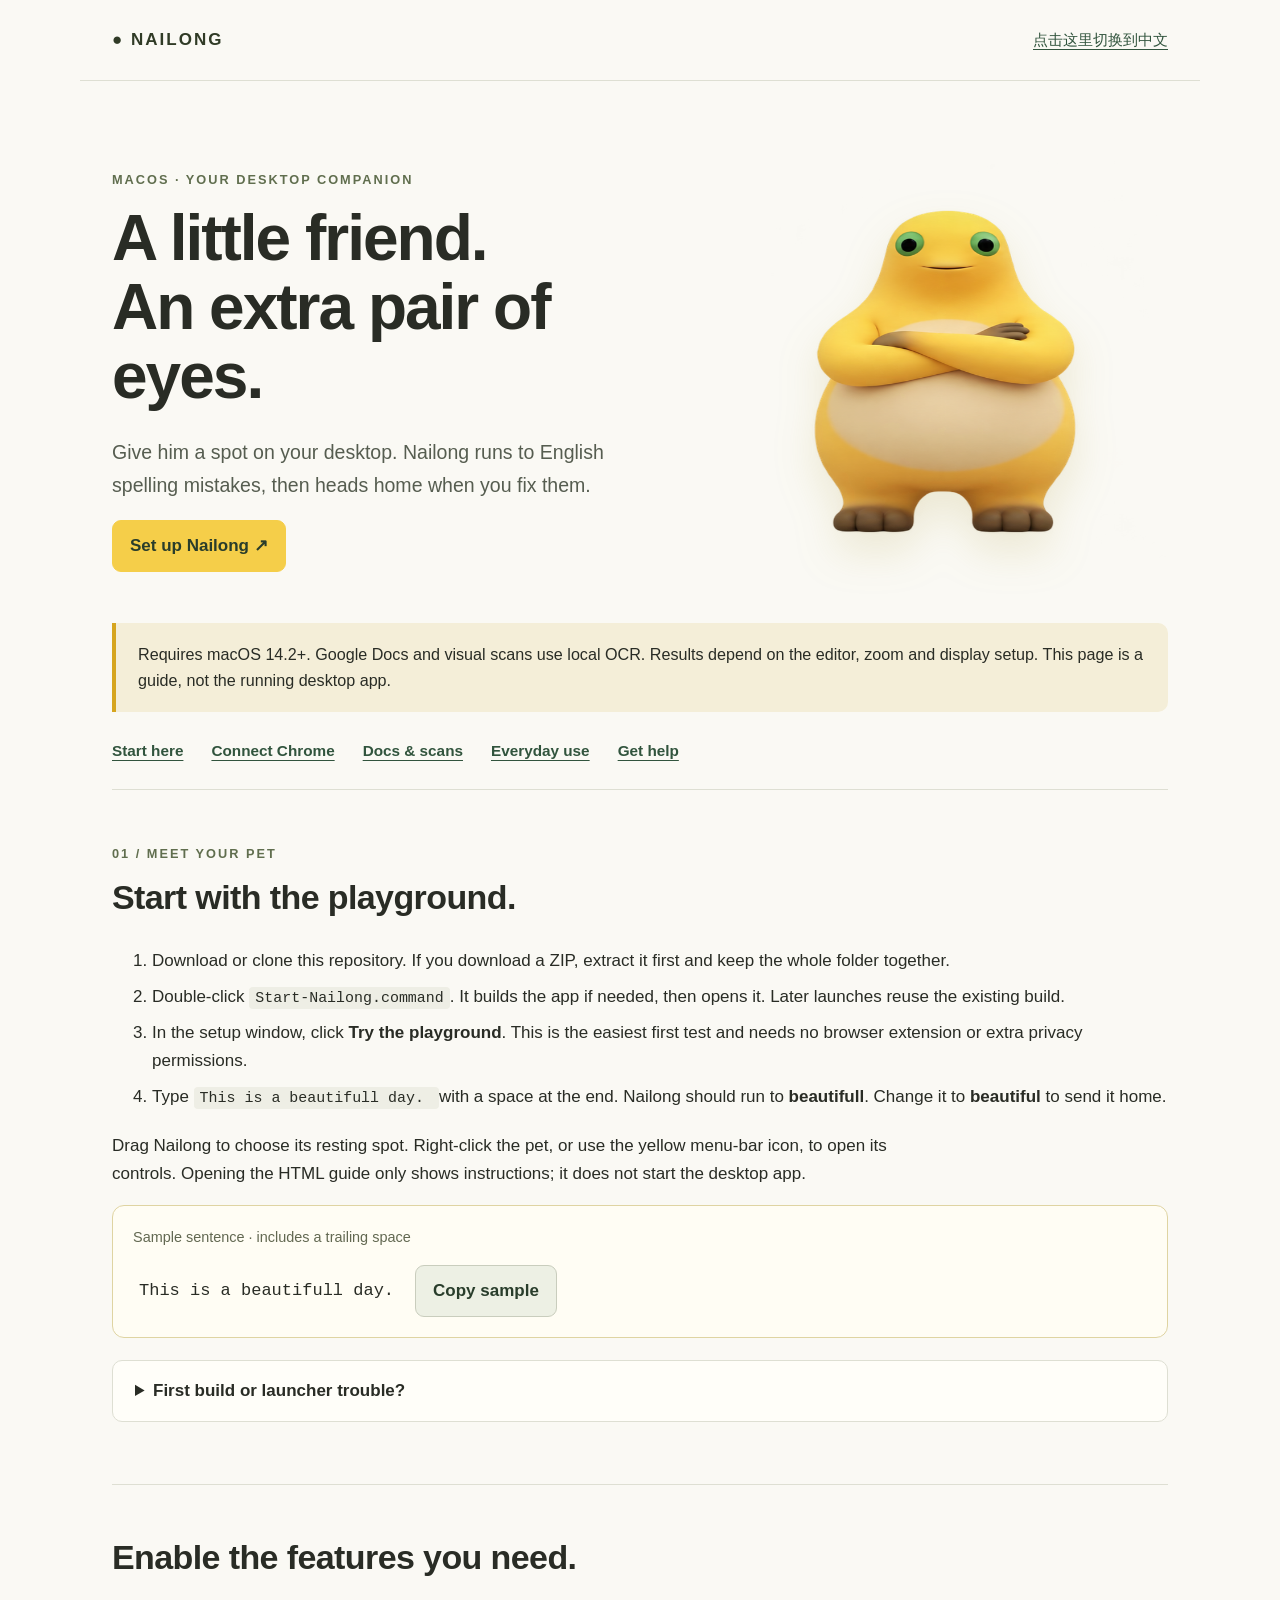
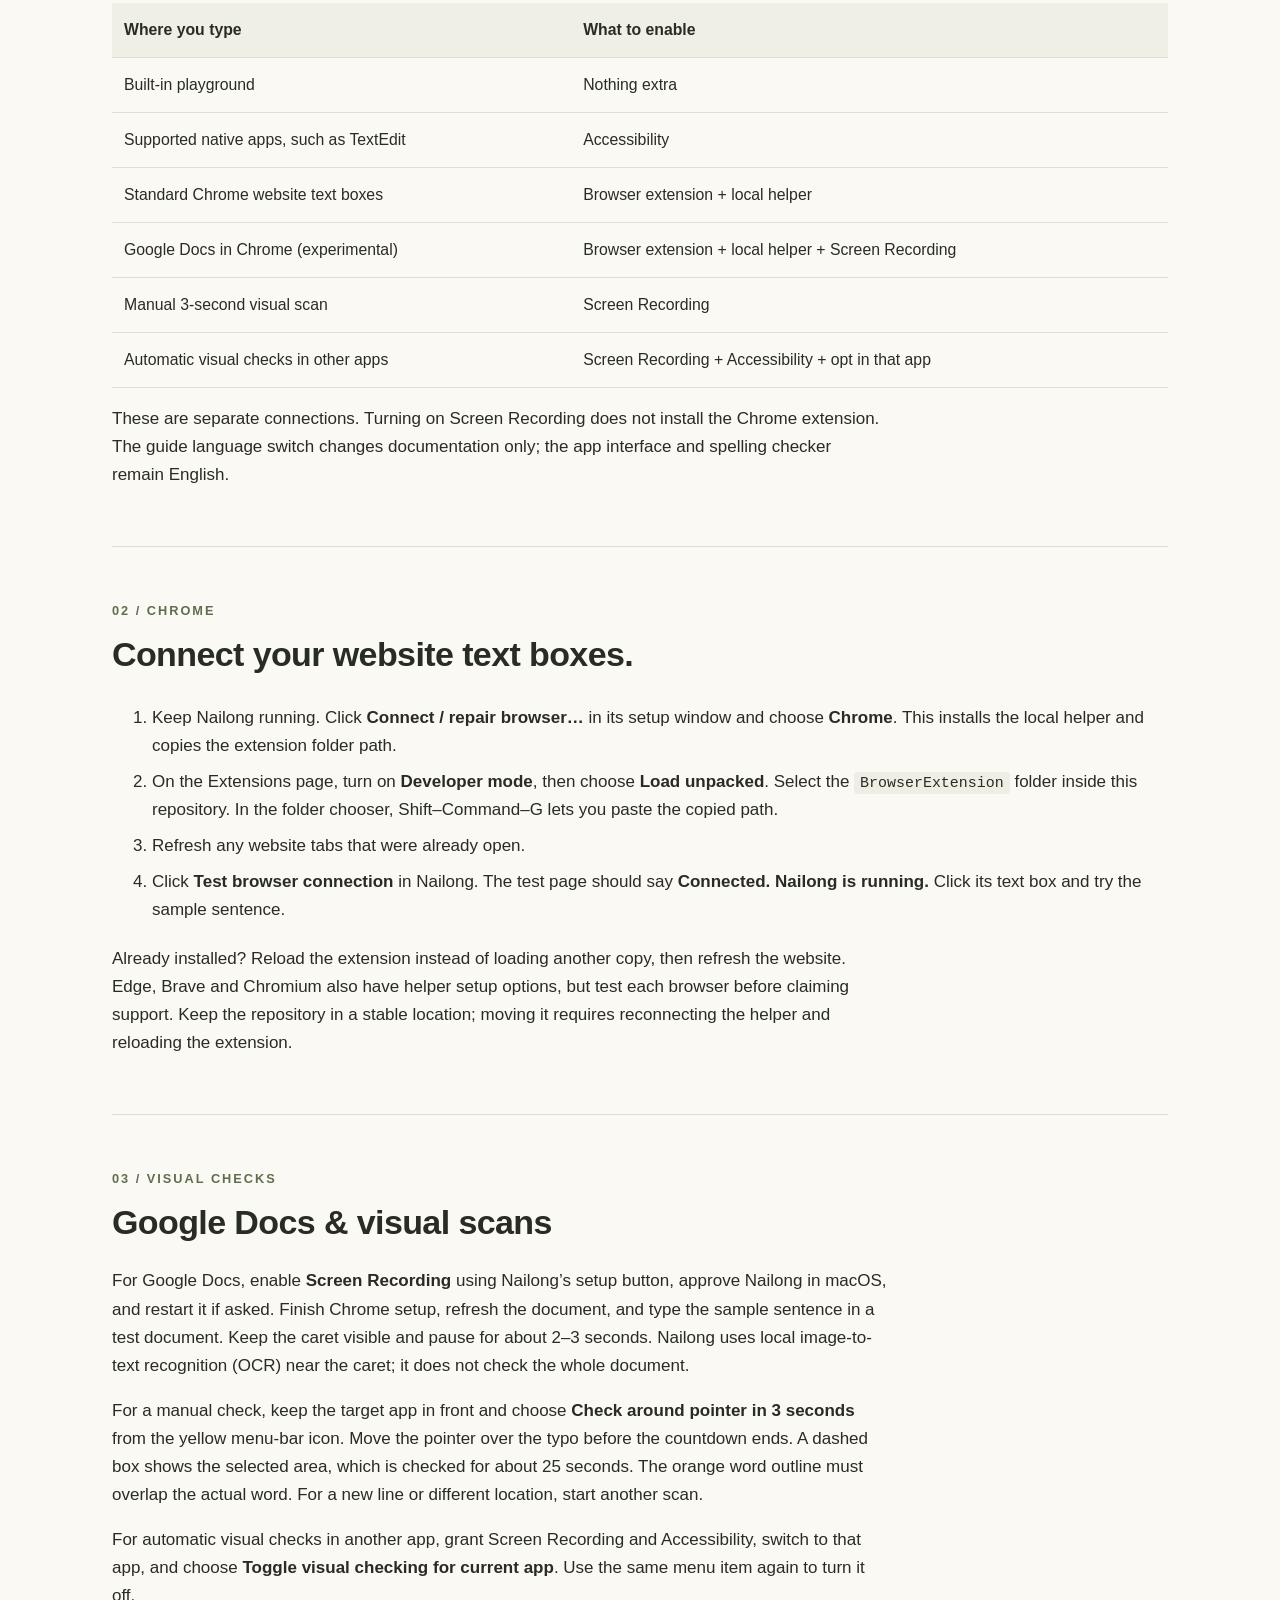
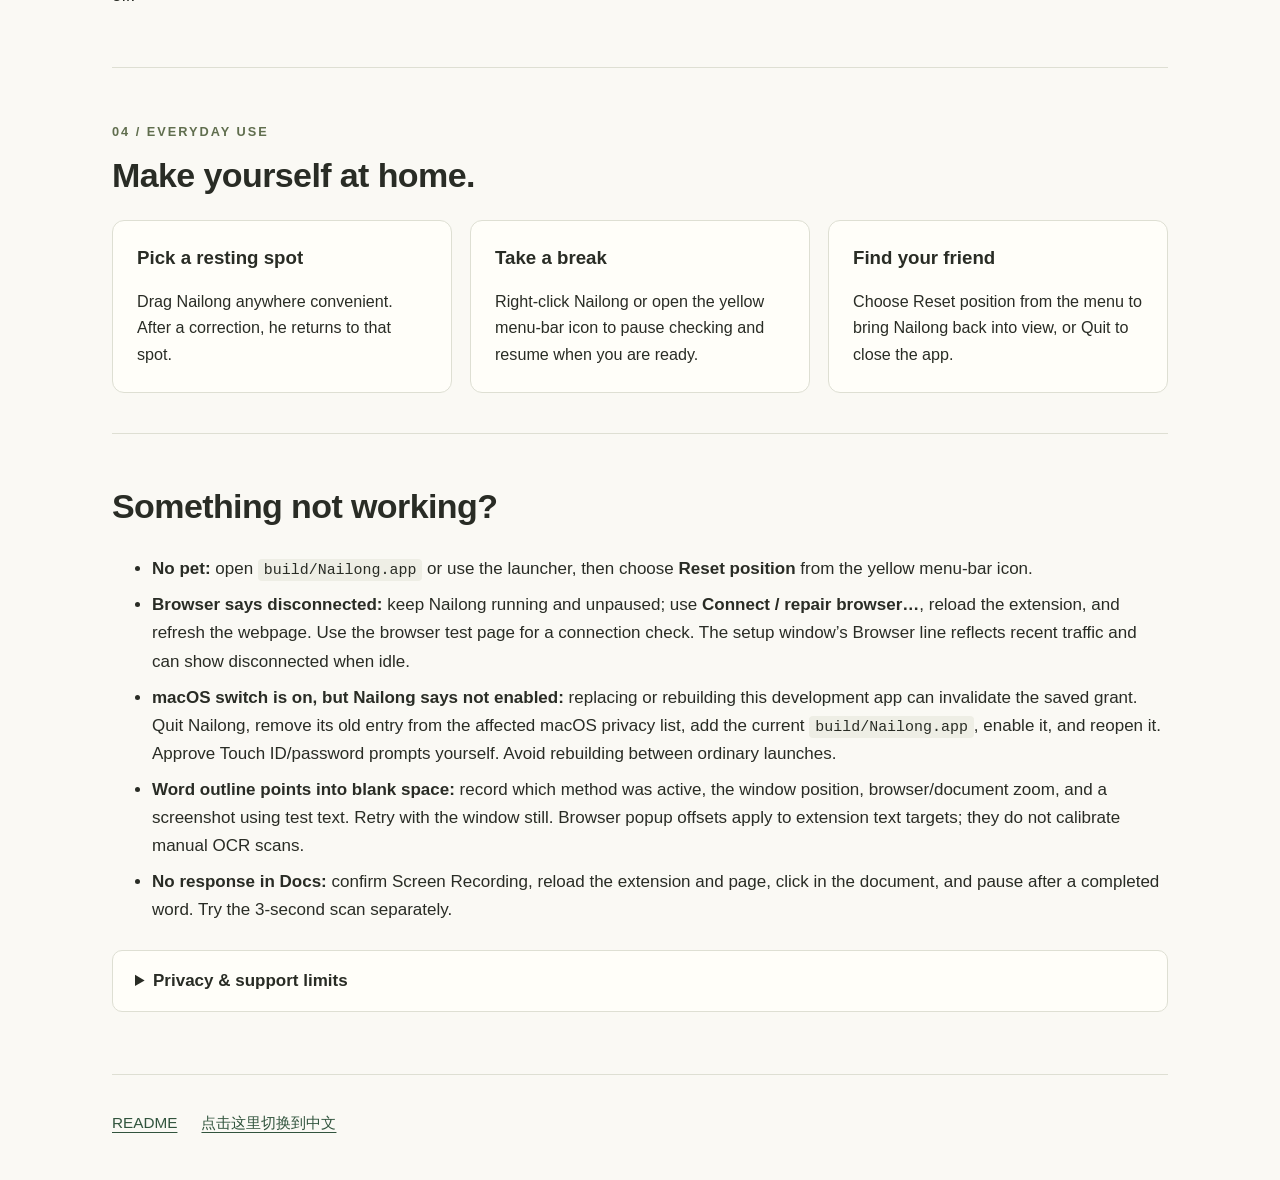
==== START-HERE.html @ e4e19db2 "Initial Nailong public preview" ====
<!doctype html><html lang="en"><head><meta charset="utf-8"><meta name="viewport" content="width=device-width, initial-scale=1"><meta name="description" content="Nailong desktop pet: setup, permissions and everyday use."><title>Nailong · Get started</title><link rel="stylesheet" href="Guide/guide.css"><script src="Guide/guide.js" defer></script></head><body><a class="skip" href="#start">Skip to setup</a><header><a class="brand" href="#">● NAILONG</a><a class="language" href="START-HERE.zh-CN.html" lang="zh-CN" hreflang="zh-CN">点击这里切换到中文</a></header><main><section class="hero"><div><p class="eyebrow">MACOS · YOUR DESKTOP COMPANION</p><h1>A little friend.<br>An extra pair of eyes.</h1><p class="lead">Give him a spot on your desktop. Nailong runs to English spelling mistakes, then heads home when you fix them.</p><a class="button" href="#start">Set up Nailong <span aria-hidden="true">↗</span></a></div><div class="pet-art" role="img" aria-label="Yellow Nailong desktop pet"></div></section><aside class="notice">Requires macOS 14.2+. Google Docs and visual scans use local OCR. Results depend on the editor, zoom and display setup. This page is a guide, not the running desktop app.</aside><nav aria-label="On this page"><a href="#start">Start here</a><a href="#chrome">Connect Chrome</a><a href="#visual">Docs & scans</a><a href="#everyday">Everyday use</a><a href="#help">Get help</a></nav>
<section id="start"><p class="eyebrow">01 / MEET YOUR PET</p><h2>Start with the playground.</h2><ol><li>Download or clone this repository. If you download a ZIP, extract it first and keep the whole folder together.</li><li>Double-click <code>Start-Nailong.command</code>. It builds the app if needed, then opens it. Later launches reuse the existing build.</li><li>In the setup window, click <strong>Try the playground</strong>. This is the easiest first test and needs no browser extension or extra privacy permissions.</li><li>Type <code>This is a beautifull day. </code> with a space at the end. Nailong should run to <strong>beautifull</strong>. Change it to <strong>beautiful</strong> to send it home.</li></ol><p>Drag Nailong to choose its resting spot. Right-click the pet, or use the yellow menu-bar icon, to open its controls. Opening the HTML guide only shows instructions; it does not start the desktop app.</p><div class="sample"><span>Sample sentence · includes a trailing space</span><code>This is a beautifull day. </code><button type="button" id="copy-sample">Copy sample</button><span id="copy-status" role="status"></span></div><details><summary>First build or launcher trouble?</summary><p>Building requires Xcode Command Line Tools. If they are missing, open Terminal, run <code>xcode-select --install</code>, finish the macOS installer, and launch Nailong again.</p><p>If the launcher cannot run, open Terminal, type <code>cd </code>, drag the extracted project folder into Terminal, and press Return. Run <code>bash build.sh</code>, then open <code>build/Nailong.app</code>. For an existing build, open that app directly. Only open a downloaded development build if you trust its source; macOS may require approval in Privacy &amp; Security.</p></details></section>
<section><h2>Enable the features you need.</h2><div class="table-wrap"><table><thead><tr><th>Where you type</th><th>What to enable</th></tr></thead><tbody><tr><td>Built-in playground</td><td>Nothing extra</td></tr><tr><td>Supported native apps, such as TextEdit</td><td>Accessibility</td></tr><tr><td>Standard Chrome website text boxes</td><td>Browser extension + local helper</td></tr><tr><td>Google Docs in Chrome (experimental)</td><td>Browser extension + local helper + Screen Recording</td></tr><tr><td>Manual 3-second visual scan</td><td>Screen Recording</td></tr><tr><td>Automatic visual checks in other apps</td><td>Screen Recording + Accessibility + opt in that app</td></tr></tbody></table></div><p>These are separate connections. Turning on Screen Recording does not install the Chrome extension. The guide language switch changes documentation only; the app interface and spelling checker remain English.</p></section>
<section id="chrome"><p class="eyebrow">02 / CHROME</p><h2>Connect your website text boxes.</h2><ol><li>Keep Nailong running. Click <strong>Connect / repair browser…</strong> in its setup window and choose <strong>Chrome</strong>. This installs the local helper and copies the extension folder path.</li><li>On the Extensions page, turn on <strong>Developer mode</strong>, then choose <strong>Load unpacked</strong>. Select the <code>BrowserExtension</code> folder inside this repository. In the folder chooser, Shift–Command–G lets you paste the copied path.</li><li>Refresh any website tabs that were already open.</li><li>Click <strong>Test browser connection</strong> in Nailong. The test page should say <strong>Connected. Nailong is running.</strong> Click its text box and try the sample sentence.</li></ol><p>Already installed? Reload the extension instead of loading another copy, then refresh the website. Edge, Brave and Chromium also have helper setup options, but test each browser before claiming support. Keep the repository in a stable location; moving it requires reconnecting the helper and reloading the extension.</p></section>
<section id="visual"><p class="eyebrow">03 / VISUAL CHECKS</p><h2>Google Docs & visual scans</h2><p>For Google Docs, enable <strong>Screen Recording</strong> using Nailong’s setup button, approve Nailong in macOS, and restart it if asked. Finish Chrome setup, refresh the document, and type the sample sentence in a test document. Keep the caret visible and pause for about 2–3 seconds. Nailong uses local image-to-text recognition (OCR) near the caret; it does not check the whole document.</p><p>For a manual check, keep the target app in front and choose <strong>Check around pointer in 3 seconds</strong> from the yellow menu-bar icon. Move the pointer over the typo before the countdown ends. A dashed box shows the selected area, which is checked for about 25 seconds. The orange word outline must overlap the actual word. For a new line or different location, start another scan.</p><p>For automatic visual checks in another app, grant Screen Recording and Accessibility, switch to that app, and choose <strong>Toggle visual checking for current app</strong>. Use the same menu item again to turn it off.</p></section>

<section id="everyday"><p class="eyebrow">04 / EVERYDAY USE</p><h2>Make yourself at home.</h2><div class="feature-grid"><article><h3>Pick a resting spot</h3><p>Drag Nailong anywhere convenient. After a correction, he returns to that spot.</p></article><article><h3>Take a break</h3><p>Right-click Nailong or open the yellow menu-bar icon to pause checking and resume when you are ready.</p></article><article><h3>Find your friend</h3><p>Choose Reset position from the menu to bring Nailong back into view, or Quit to close the app.</p></article></div></section><section id="help"><h2>Something not working?</h2><ul><li><strong>No pet:</strong> open <code>build/Nailong.app</code> or use the launcher, then choose <strong>Reset position</strong> from the yellow menu-bar icon.</li><li><strong>Browser says disconnected:</strong> keep Nailong running and unpaused; use <strong>Connect / repair browser…</strong>, reload the extension, and refresh the webpage. Use the browser test page for a connection check. The setup window’s Browser line reflects recent traffic and can show disconnected when idle.</li><li><strong>macOS switch is on, but Nailong says not enabled:</strong> replacing or rebuilding this development app can invalidate the saved grant. Quit Nailong, remove its old entry from the affected macOS privacy list, add the current <code>build/Nailong.app</code>, enable it, and reopen it. Approve Touch ID/password prompts yourself. Avoid rebuilding between ordinary launches.</li><li><strong>Word outline points into blank space:</strong> record which method was active, the window position, browser/document zoom, and a screenshot using test text. Retry with the window still. Browser popup offsets apply to extension text targets; they do not calibrate manual OCR scans.</li><li><strong>No response in Docs:</strong> confirm Screen Recording, reload the extension and page, click in the document, and pause after a completed word. Try the 3-second scan separately.</li></ul><details><summary>Privacy & support limits</summary><p>Spelling checks run locally through macOS; visual recognition uses Apple Vision. The app and extension make no network requests and do not save document text or screenshots. The browser helper and short-lived target/status files live in <code>~/Library/Application Support/Nailong</code>; macOS preferences store the resting position, ignored words and visual-check app choices. Browser registration files live in the selected browser’s Application Support folder.</p><p>This checks English spelling, not grammar. OCR can misread names, code and unfinished words. Password and private-window exclusions apply to the browser extension; visual checking cannot reliably classify every sensitive canvas region. Use visual checks only where you want visible text checked. Embedded frames, closed shadow DOM, protected windows and some custom editors are unsupported or unreliable. Windows and Linux are not supported.</p></details></section>
</main><footer><a href="README.md">README</a><a class="language" href="START-HERE.zh-CN.html" lang="zh-CN" hreflang="zh-CN">点击这里切换到中文</a></footer></body></html>
---- Guide/guide.css ----
:root{font-family:-apple-system,BlinkMacSystemFont,"Segoe UI",sans-serif;color:#292c25;background:#faf9f4;line-height:1.65;font-size:17px;--line:#dedfd3;--green:#31543d}*{box-sizing:border-box}body{margin:0}a{color:var(--green);text-underline-offset:4px}header,main,footer{max-width:1120px;margin:auto;padding:0 32px}header{display:flex;justify-content:space-between;align-items:center;gap:20px;padding-top:26px;padding-bottom:26px;border-bottom:1px solid var(--line)}.brand{font-weight:850;letter-spacing:2px;text-decoration:none;color:#303b26}.language{font-size:.9rem}.hero{display:grid;grid-template-columns:1.35fr 1fr;align-items:center;gap:30px;border:0;padding:65px 0 40px}.hero h1{font-size:clamp(2.7rem,5vw,4.3rem);line-height:1.08;letter-spacing:-2px;margin:14px 0 25px}.lead{font-size:1.15rem;max-width:540px;color:#565d50}.eyebrow{font-size:.75rem;letter-spacing:2px;font-weight:750;color:#606e4e}.pet-art{width:100%;aspect-ratio:1;background-image:url('../Assets/nailong-atlas.png');background-size:400% 100%;background-position:0 0;background-repeat:no-repeat;filter:drop-shadow(0 20px 20px #ab98362b)}.button,button{display:inline-block;border:1px solid #c9cdbd;background:#edf0e4;color:#293d2b;border-radius:9px;padding:11px 17px;font:inherit;font-weight:650;cursor:pointer;text-decoration:none}.button{background:#f5ce49;border-color:#f5ce49}.text-link{display:inline-block;margin:14px}.notice{border-left:4px solid #d6a51e;background:#f4eed8;padding:18px 22px;border-radius:0 10px 10px 0;font-size:.95rem}nav{display:flex;flex-wrap:wrap;gap:12px 28px;padding:26px 0;border-bottom:1px solid var(--line)}nav a{font-weight:600;font-size:.9rem}section{padding:40px 0;border-bottom:1px solid var(--line);scroll-margin-top:20px}h2{font-size:2rem;line-height:1.2;letter-spacing:-.6px;margin:12px 0 25px}h3{line-height:1.4;font-size:1.1rem;margin:0 0 10px}p{max-width:82ch}li{padding:4px 0}code{font-size:.88em;background:#eeeee5;padding:3px 6px;border-radius:4px;overflow-wrap:anywhere}table{width:100%;border-collapse:collapse;font-size:.93rem}th,td{text-align:left;vertical-align:top;border-bottom:1px solid var(--line);padding:14px 12px;overflow-wrap:anywhere}th{background:#efefe6}details{margin:22px 0;border:1px solid var(--line);border-radius:10px;padding:16px 22px;background:#fffef9}summary{cursor:pointer;font-weight:650}details[open] summary{margin-bottom:18px}.sample{background:#fffdf4;border:1px solid #dfd4a2;border-radius:12px;padding:20px;display:flex;flex-wrap:wrap;align-items:center;gap:15px}.sample>span:first-child{width:100%;font-size:.85rem;color:#626851}.sample code{font-size:1rem;background:none}.sample [role=status]{font-size:.85rem}footer{display:flex;flex-wrap:wrap;gap:24px;padding-top:35px;padding-bottom:45px;font-size:.9rem}:focus-visible{outline:3px solid #486aab;outline-offset:4px}.skip{position:absolute;top:-100px;background:white;padding:10px}.skip:focus{top:10px}@media(max-width:650px){header,main,footer{padding-left:20px;padding-right:20px}header{align-items:flex-start}.hero{grid-template-columns:1fr;gap:0;padding-top:35px}.hero h1{letter-spacing:-1px}.pet-art{width:240px;justify-self:center}h2{font-size:1.6rem}th,td{padding:10px 6px;font-size:.85rem}.sample code{width:100%}nav{gap:12px 20px}}@media print{header,nav,button,.pet-art,.skip{display:none}body{background:white}.hero{display:block}section{break-inside:avoid}a{color:inherit}}

.feature-grid{display:grid;grid-template-columns:repeat(3,1fr);gap:18px}.feature-grid article{background:#fffef9;border:1px solid var(--line);padding:24px;border-radius:12px}.feature-grid p{font-size:.95rem;margin-bottom:0}@media(max-width:650px){.feature-grid{grid-template-columns:1fr}}
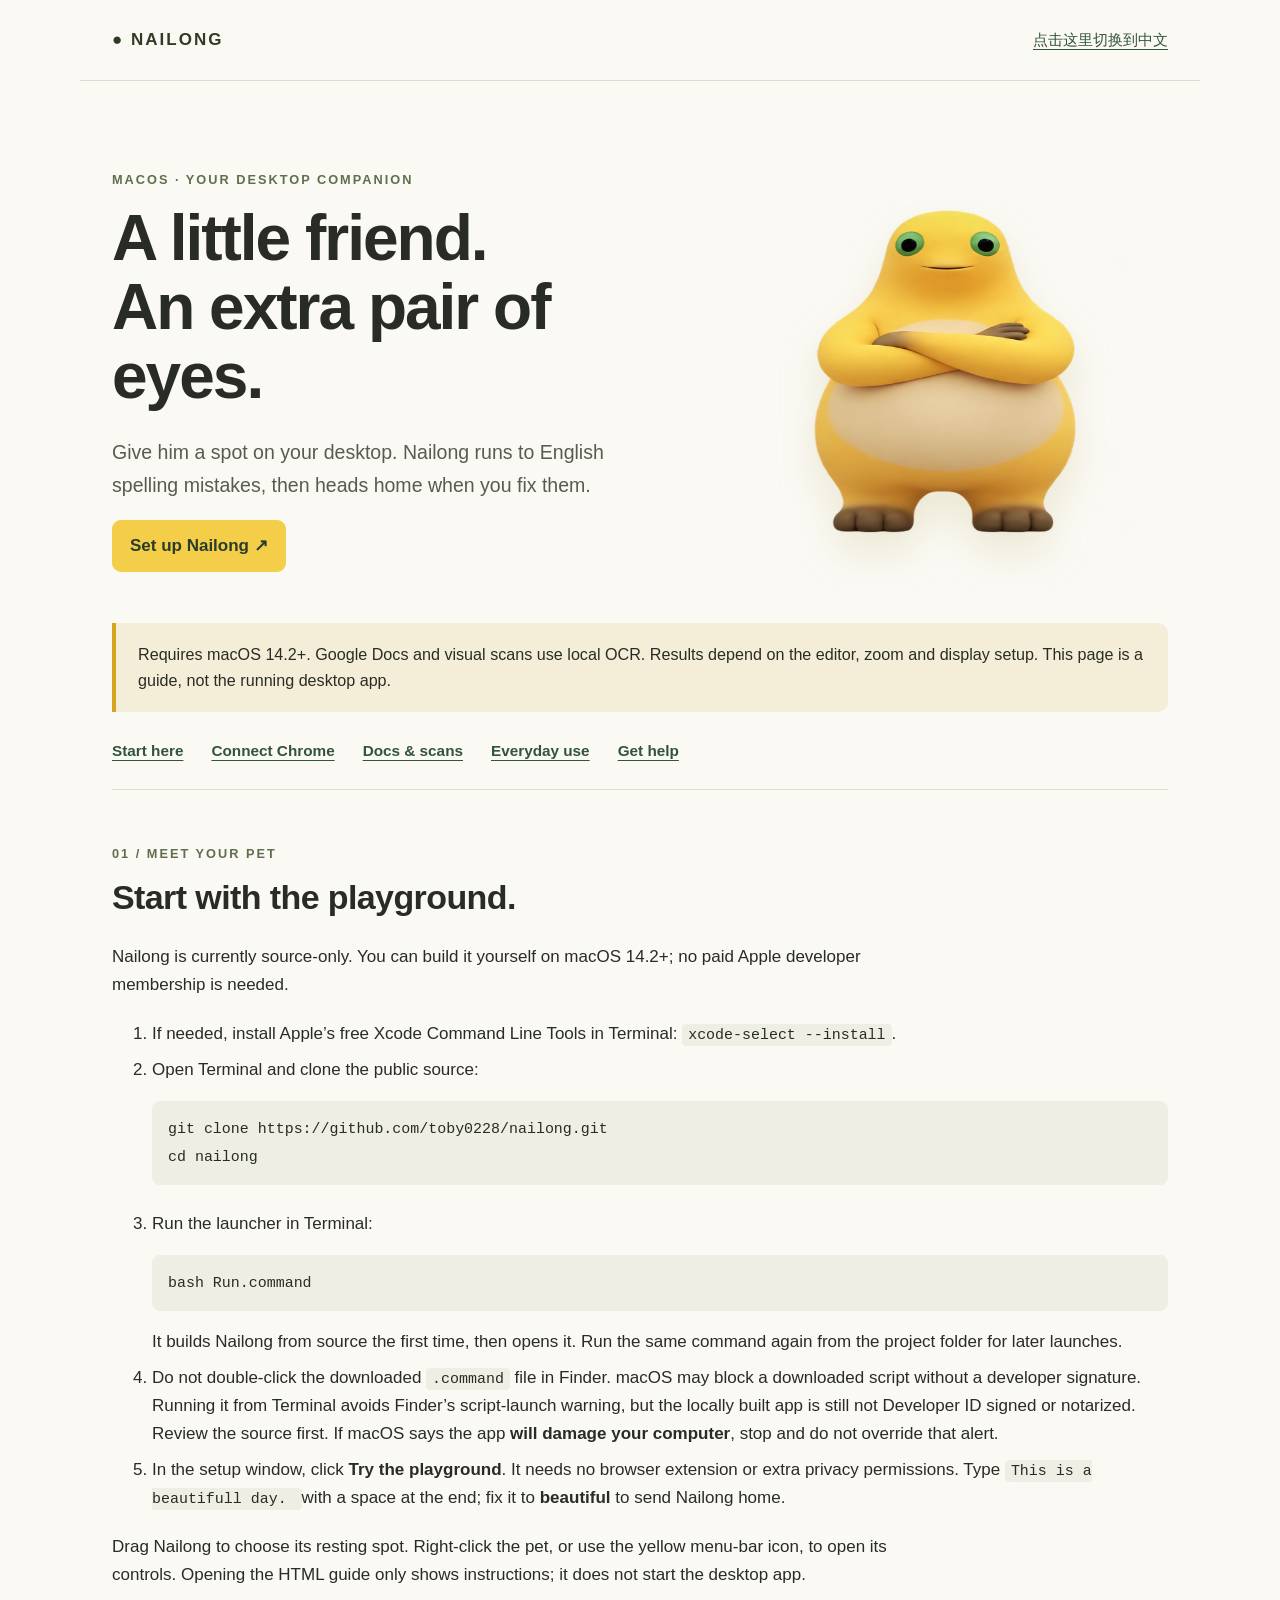
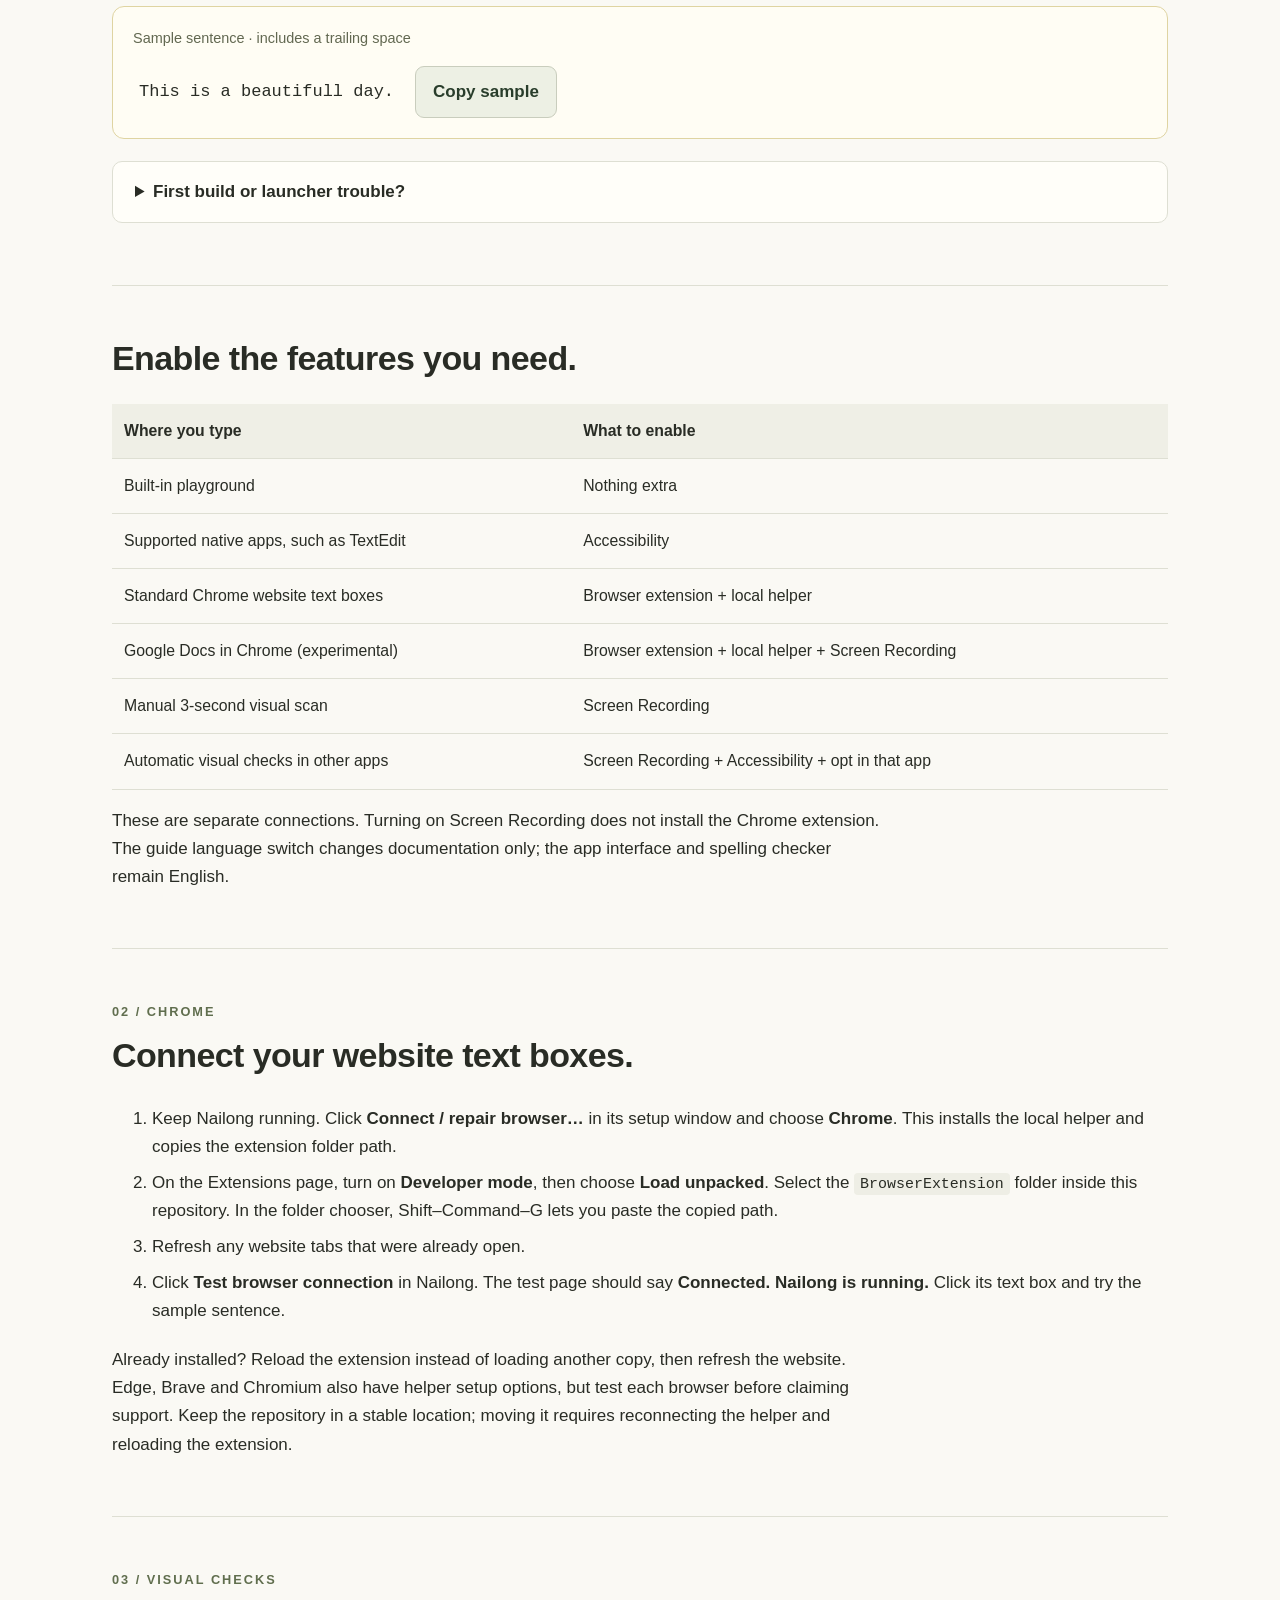
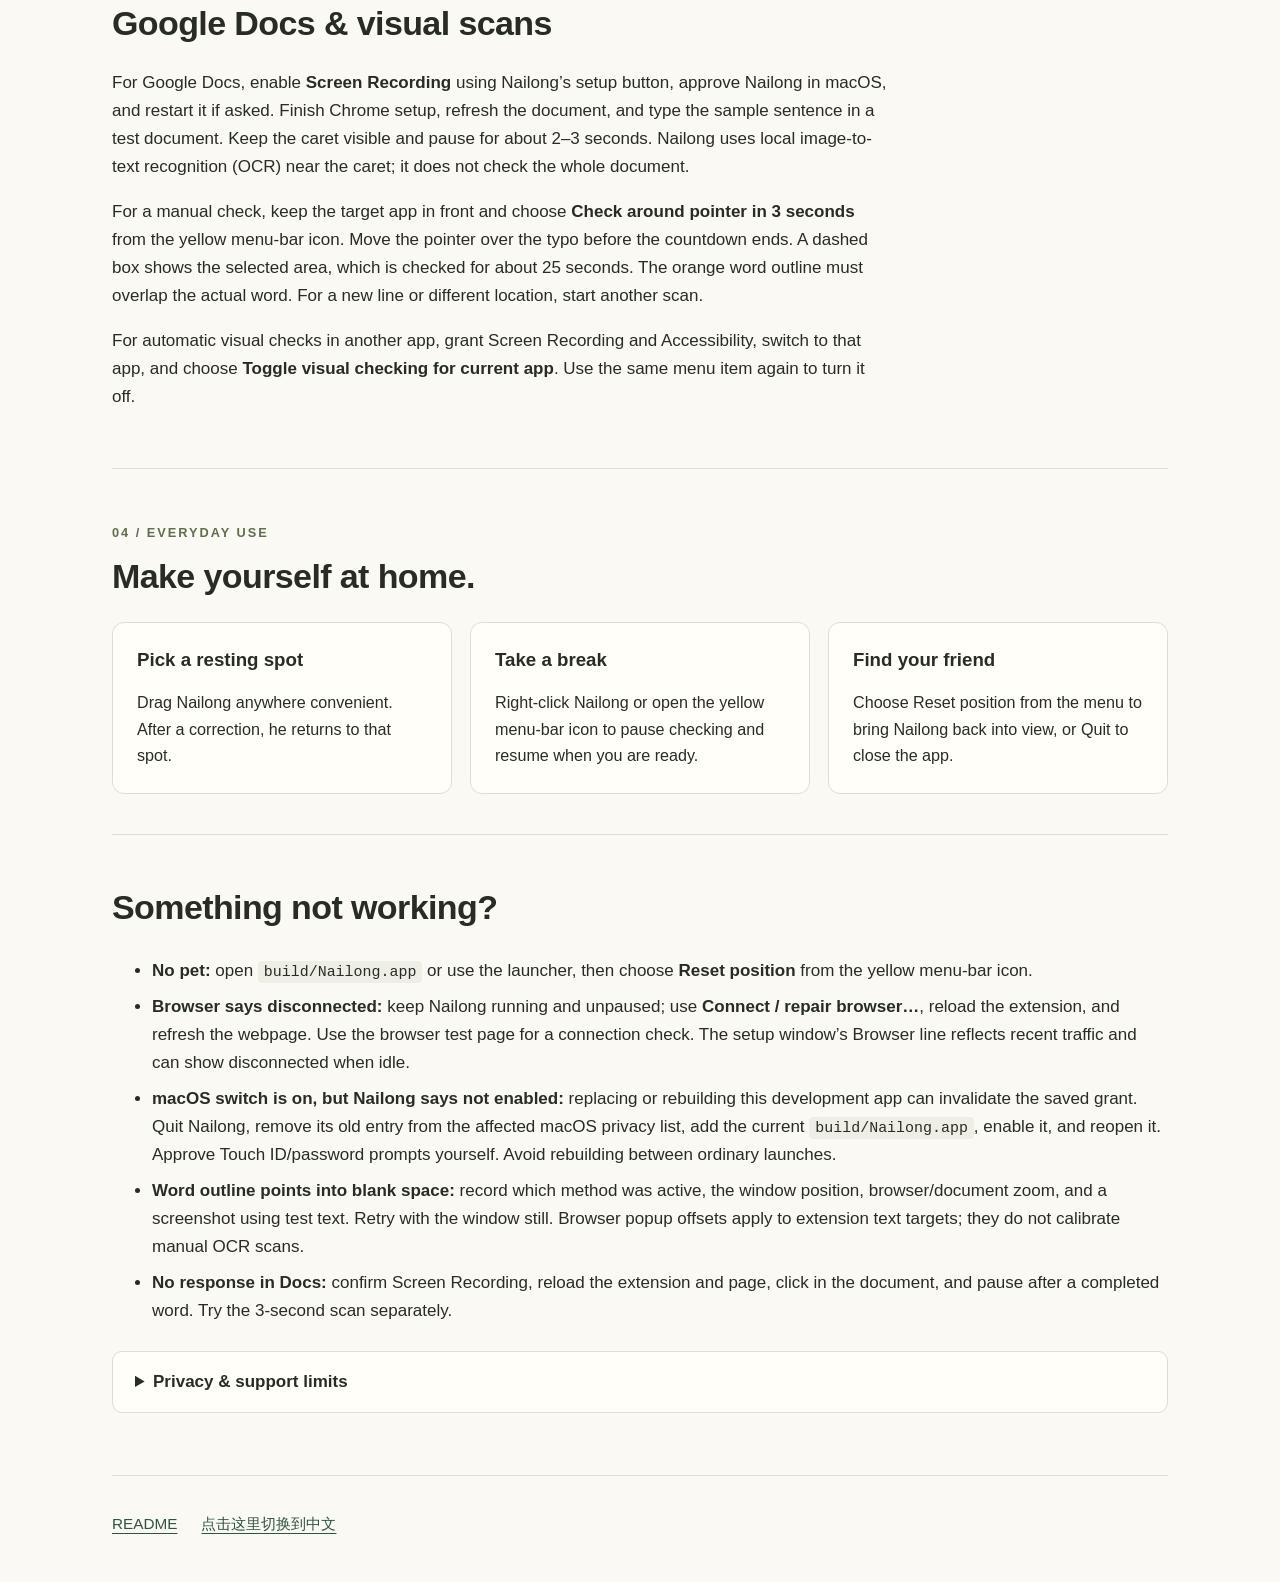
==== commit c247c13e: "Guide users through a safe no-cost source install" ====
--- a/START-HERE.html
+++ b/START-HERE.html
@@ -1,5 +1,6 @@
 <!doctype html><html lang="en"><head><meta charset="utf-8"><meta name="viewport" content="width=device-width, initial-scale=1"><meta name="description" content="Nailong desktop pet: setup, permissions and everyday use."><title>Nailong · Get started</title><link rel="stylesheet" href="Guide/guide.css"><script src="Guide/guide.js" defer></script></head><body><a class="skip" href="#start">Skip to setup</a><header><a class="brand" href="#">● NAILONG</a><a class="language" href="START-HERE.zh-CN.html" lang="zh-CN" hreflang="zh-CN">点击这里切换到中文</a></header><main><section class="hero"><div><p class="eyebrow">MACOS · YOUR DESKTOP COMPANION</p><h1>A little friend.<br>An extra pair of eyes.</h1><p class="lead">Give him a spot on your desktop. Nailong runs to English spelling mistakes, then heads home when you fix them.</p><a class="button" href="#start">Set up Nailong <span aria-hidden="true">↗</span></a></div><div class="pet-art" role="img" aria-label="Yellow Nailong desktop pet"></div></section><aside class="notice">Requires macOS 14.2+. Google Docs and visual scans use local OCR. Results depend on the editor, zoom and display setup. This page is a guide, not the running desktop app.</aside><nav aria-label="On this page"><a href="#start">Start here</a><a href="#chrome">Connect Chrome</a><a href="#visual">Docs & scans</a><a href="#everyday">Everyday use</a><a href="#help">Get help</a></nav>
-<section id="start"><p class="eyebrow">01 / MEET YOUR PET</p><h2>Start with the playground.</h2><ol><li>Download or clone this repository. If you download a ZIP, extract it first and keep the whole folder together.</li><li>Double-click <code>Start-Nailong.command</code>. It builds the app if needed, then opens it. Later launches reuse the existing build.</li><li>In the setup window, click <strong>Try the playground</strong>. This is the easiest first test and needs no browser extension or extra privacy permissions.</li><li>Type <code>This is a beautifull day. </code> with a space at the end. Nailong should run to <strong>beautifull</strong>. Change it to <strong>beautiful</strong> to send it home.</li></ol><p>Drag Nailong to choose its resting spot. Right-click the pet, or use the yellow menu-bar icon, to open its controls. Opening the HTML guide only shows instructions; it does not start the desktop app.</p><div class="sample"><span>Sample sentence · includes a trailing space</span><code>This is a beautifull day. </code><button type="button" id="copy-sample">Copy sample</button><span id="copy-status" role="status"></span></div><details><summary>First build or launcher trouble?</summary><p>Building requires Xcode Command Line Tools. If they are missing, open Terminal, run <code>xcode-select --install</code>, finish the macOS installer, and launch Nailong again.</p><p>If the launcher cannot run, open Terminal, type <code>cd </code>, drag the extracted project folder into Terminal, and press Return. Run <code>bash build.sh</code>, then open <code>build/Nailong.app</code>. For an existing build, open that app directly. Only open a downloaded development build if you trust its source; macOS may require approval in Privacy &amp; Security.</p></details></section>
+<section id="start"><p class="eyebrow">01 / MEET YOUR PET</p><h2>Start with the playground.</h2><p>Nailong is currently source-only. You can build it yourself on macOS 14.2+; no paid Apple developer membership is needed.</p><ol><li>If needed, install Apple’s free Xcode Command Line Tools in Terminal: <code>xcode-select --install</code>.</li><li>Open Terminal and clone the public source:<pre><code>git clone https://github.com/toby0228/nailong.git
+cd nailong</code></pre></li><li>Run the launcher in Terminal: <pre><code>bash Run.command</code></pre> It builds Nailong from source the first time, then opens it. Run the same command again from the project folder for later launches.</li><li>Do not double-click the downloaded <code>.command</code> file in Finder. macOS may block a downloaded script without a developer signature. Running it from Terminal avoids Finder’s script-launch warning, but the locally built app is still not Developer ID signed or notarized. Review the source first. If macOS says the app <strong>will damage your computer</strong>, stop and do not override that alert.</li><li>In the setup window, click <strong>Try the playground</strong>. It needs no browser extension or extra privacy permissions. Type <code>This is a beautifull day. </code> with a space at the end; fix it to <strong>beautiful</strong> to send Nailong home.</li></ol><p>Drag Nailong to choose its resting spot. Right-click the pet, or use the yellow menu-bar icon, to open its controls. Opening the HTML guide only shows instructions; it does not start the desktop app.</p><div class="sample"><span>Sample sentence · includes a trailing space</span><code>This is a beautifull day. </code><button type="button" id="copy-sample">Copy sample</button><span id="copy-status" role="status"></span></div><details><summary>First build or launcher trouble?</summary><p>No paid Apple developer account is needed to build from source. If Xcode Command Line Tools are missing, run <code>xcode-select --install</code>, finish the installer, then launch Nailong again.</p><p>For a downloaded source ZIP, extract it, open Terminal, type <code>cd </code>, drag the project folder into Terminal and press Return. Run <code>bash Run.command</code>. The build is ad-hoc signed for local use, not Developer ID signed or notarized. Never override an alert saying an app will damage your computer.</p></details></section>
 <section><h2>Enable the features you need.</h2><div class="table-wrap"><table><thead><tr><th>Where you type</th><th>What to enable</th></tr></thead><tbody><tr><td>Built-in playground</td><td>Nothing extra</td></tr><tr><td>Supported native apps, such as TextEdit</td><td>Accessibility</td></tr><tr><td>Standard Chrome website text boxes</td><td>Browser extension + local helper</td></tr><tr><td>Google Docs in Chrome (experimental)</td><td>Browser extension + local helper + Screen Recording</td></tr><tr><td>Manual 3-second visual scan</td><td>Screen Recording</td></tr><tr><td>Automatic visual checks in other apps</td><td>Screen Recording + Accessibility + opt in that app</td></tr></tbody></table></div><p>These are separate connections. Turning on Screen Recording does not install the Chrome extension. The guide language switch changes documentation only; the app interface and spelling checker remain English.</p></section>
 <section id="chrome"><p class="eyebrow">02 / CHROME</p><h2>Connect your website text boxes.</h2><ol><li>Keep Nailong running. Click <strong>Connect / repair browser…</strong> in its setup window and choose <strong>Chrome</strong>. This installs the local helper and copies the extension folder path.</li><li>On the Extensions page, turn on <strong>Developer mode</strong>, then choose <strong>Load unpacked</strong>. Select the <code>BrowserExtension</code> folder inside this repository. In the folder chooser, Shift–Command–G lets you paste the copied path.</li><li>Refresh any website tabs that were already open.</li><li>Click <strong>Test browser connection</strong> in Nailong. The test page should say <strong>Connected. Nailong is running.</strong> Click its text box and try the sample sentence.</li></ol><p>Already installed? Reload the extension instead of loading another copy, then refresh the website. Edge, Brave and Chromium also have helper setup options, but test each browser before claiming support. Keep the repository in a stable location; moving it requires reconnecting the helper and reloading the extension.</p></section>
 <section id="visual"><p class="eyebrow">03 / VISUAL CHECKS</p><h2>Google Docs & visual scans</h2><p>For Google Docs, enable <strong>Screen Recording</strong> using Nailong’s setup button, approve Nailong in macOS, and restart it if asked. Finish Chrome setup, refresh the document, and type the sample sentence in a test document. Keep the caret visible and pause for about 2–3 seconds. Nailong uses local image-to-text recognition (OCR) near the caret; it does not check the whole document.</p><p>For a manual check, keep the target app in front and choose <strong>Check around pointer in 3 seconds</strong> from the yellow menu-bar icon. Move the pointer over the typo before the countdown ends. A dashed box shows the selected area, which is checked for about 25 seconds. The orange word outline must overlap the actual word. For a new line or different location, start another scan.</p><p>For automatic visual checks in another app, grant Screen Recording and Accessibility, switch to that app, and choose <strong>Toggle visual checking for current app</strong>. Use the same menu item again to turn it off.</p></section>
--- a/Guide/guide.css
+++ b/Guide/guide.css
@@ -1,3 +1,5 @@
 :root{font-family:-apple-system,BlinkMacSystemFont,"Segoe UI",sans-serif;color:#292c25;background:#faf9f4;line-height:1.65;font-size:17px;--line:#dedfd3;--green:#31543d}*{box-sizing:border-box}body{margin:0}a{color:var(--green);text-underline-offset:4px}header,main,footer{max-width:1120px;margin:auto;padding:0 32px}header{display:flex;justify-content:space-between;align-items:center;gap:20px;padding-top:26px;padding-bottom:26px;border-bottom:1px solid var(--line)}.brand{font-weight:850;letter-spacing:2px;text-decoration:none;color:#303b26}.language{font-size:.9rem}.hero{display:grid;grid-template-columns:1.35fr 1fr;align-items:center;gap:30px;border:0;padding:65px 0 40px}.hero h1{font-size:clamp(2.7rem,5vw,4.3rem);line-height:1.08;letter-spacing:-2px;margin:14px 0 25px}.lead{font-size:1.15rem;max-width:540px;color:#565d50}.eyebrow{font-size:.75rem;letter-spacing:2px;font-weight:750;color:#606e4e}.pet-art{width:100%;aspect-ratio:1;background-image:url('../Assets/nailong-atlas.png');background-size:400% 100%;background-position:0 0;background-repeat:no-repeat;filter:drop-shadow(0 20px 20px #ab98362b)}.button,button{display:inline-block;border:1px solid #c9cdbd;background:#edf0e4;color:#293d2b;border-radius:9px;padding:11px 17px;font:inherit;font-weight:650;cursor:pointer;text-decoration:none}.button{background:#f5ce49;border-color:#f5ce49}.text-link{display:inline-block;margin:14px}.notice{border-left:4px solid #d6a51e;background:#f4eed8;padding:18px 22px;border-radius:0 10px 10px 0;font-size:.95rem}nav{display:flex;flex-wrap:wrap;gap:12px 28px;padding:26px 0;border-bottom:1px solid var(--line)}nav a{font-weight:600;font-size:.9rem}section{padding:40px 0;border-bottom:1px solid var(--line);scroll-margin-top:20px}h2{font-size:2rem;line-height:1.2;letter-spacing:-.6px;margin:12px 0 25px}h3{line-height:1.4;font-size:1.1rem;margin:0 0 10px}p{max-width:82ch}li{padding:4px 0}code{font-size:.88em;background:#eeeee5;padding:3px 6px;border-radius:4px;overflow-wrap:anywhere}table{width:100%;border-collapse:collapse;font-size:.93rem}th,td{text-align:left;vertical-align:top;border-bottom:1px solid var(--line);padding:14px 12px;overflow-wrap:anywhere}th{background:#efefe6}details{margin:22px 0;border:1px solid var(--line);border-radius:10px;padding:16px 22px;background:#fffef9}summary{cursor:pointer;font-weight:650}details[open] summary{margin-bottom:18px}.sample{background:#fffdf4;border:1px solid #dfd4a2;border-radius:12px;padding:20px;display:flex;flex-wrap:wrap;align-items:center;gap:15px}.sample>span:first-child{width:100%;font-size:.85rem;color:#626851}.sample code{font-size:1rem;background:none}.sample [role=status]{font-size:.85rem}footer{display:flex;flex-wrap:wrap;gap:24px;padding-top:35px;padding-bottom:45px;font-size:.9rem}:focus-visible{outline:3px solid #486aab;outline-offset:4px}.skip{position:absolute;top:-100px;background:white;padding:10px}.skip:focus{top:10px}@media(max-width:650px){header,main,footer{padding-left:20px;padding-right:20px}header{align-items:flex-start}.hero{grid-template-columns:1fr;gap:0;padding-top:35px}.hero h1{letter-spacing:-1px}.pet-art{width:240px;justify-self:center}h2{font-size:1.6rem}th,td{padding:10px 6px;font-size:.85rem}.sample code{width:100%}nav{gap:12px 20px}}@media print{header,nav,button,.pet-art,.skip{display:none}body{background:white}.hero{display:block}section{break-inside:avoid}a{color:inherit}}
 
 .feature-grid{display:grid;grid-template-columns:repeat(3,1fr);gap:18px}.feature-grid article{background:#fffef9;border:1px solid var(--line);padding:24px;border-radius:12px}.feature-grid p{font-size:.95rem;margin-bottom:0}@media(max-width:650px){.feature-grid{grid-template-columns:1fr}}
+
+pre{white-space:pre-wrap;overflow-wrap:anywhere;background:#eeeee5;padding:14px 16px;border-radius:8px;max-width:100%;overflow-x:auto}pre code{padding:0;background:transparent}
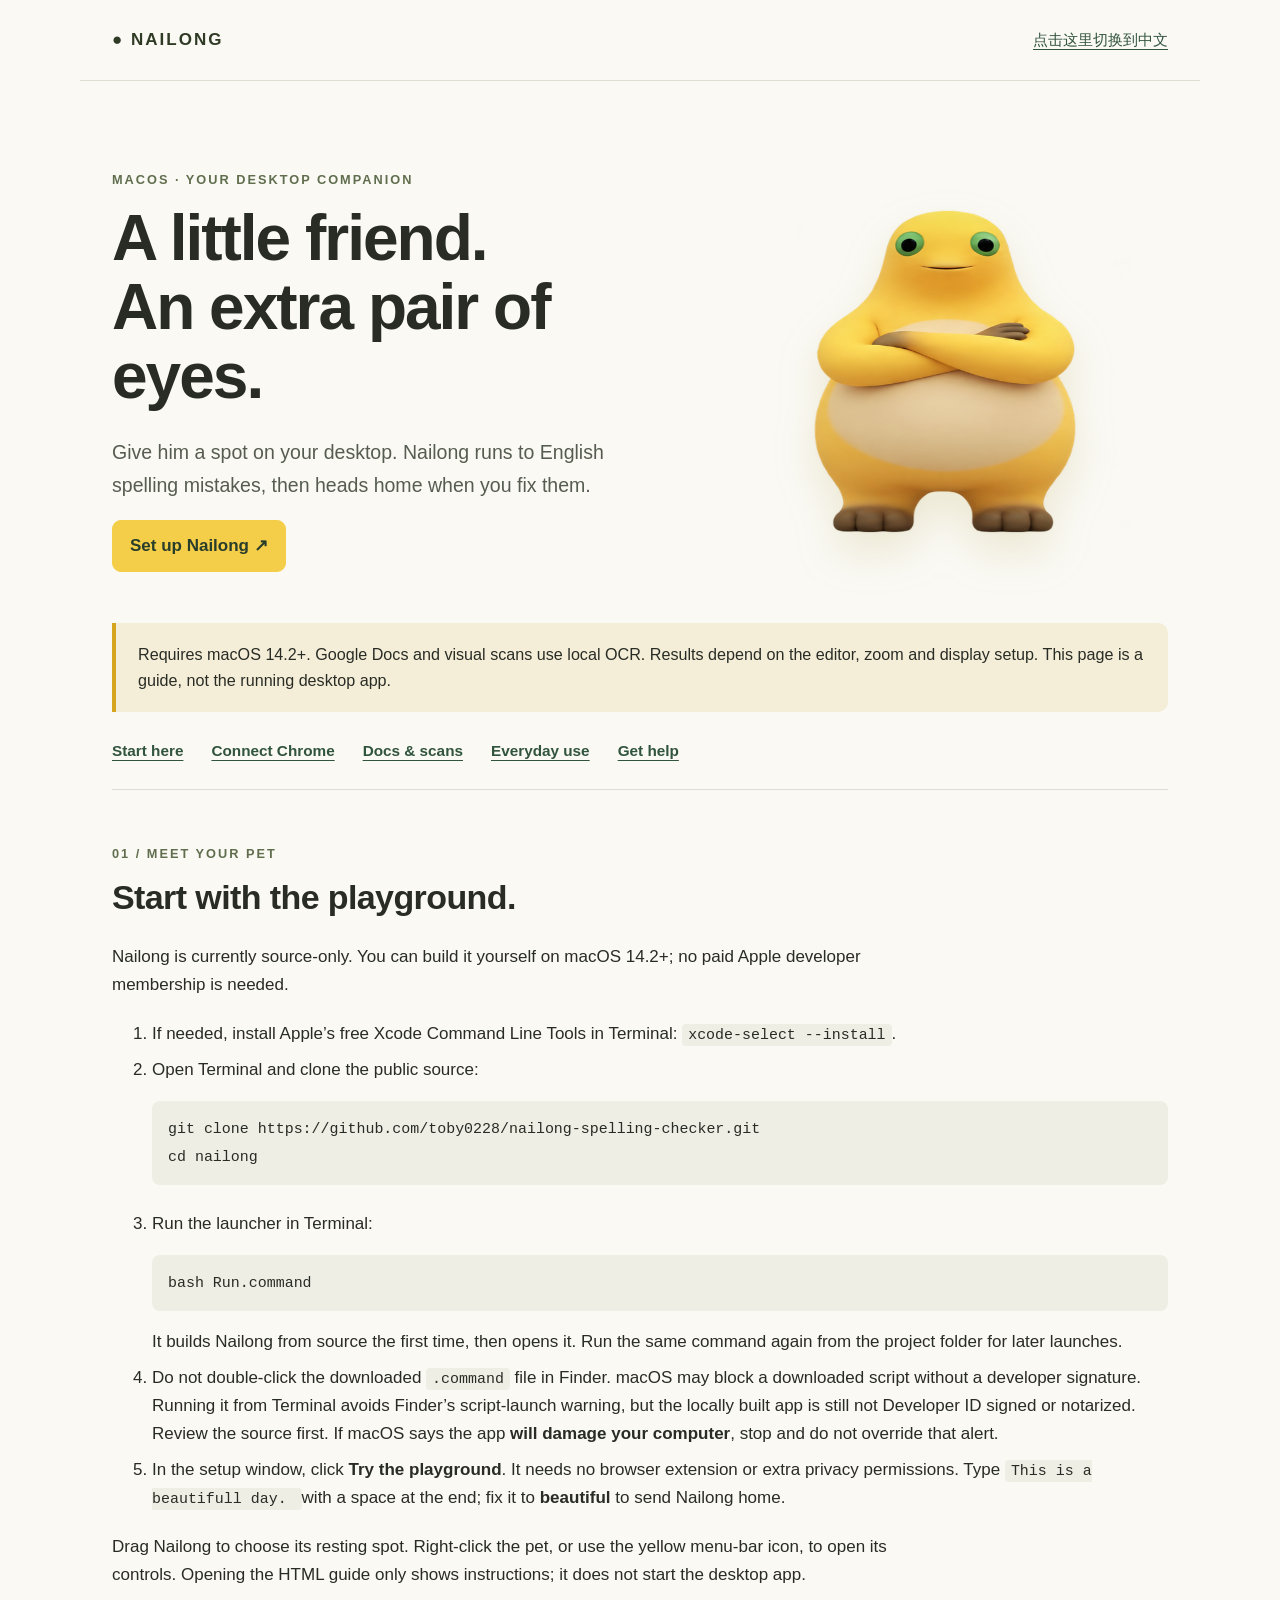
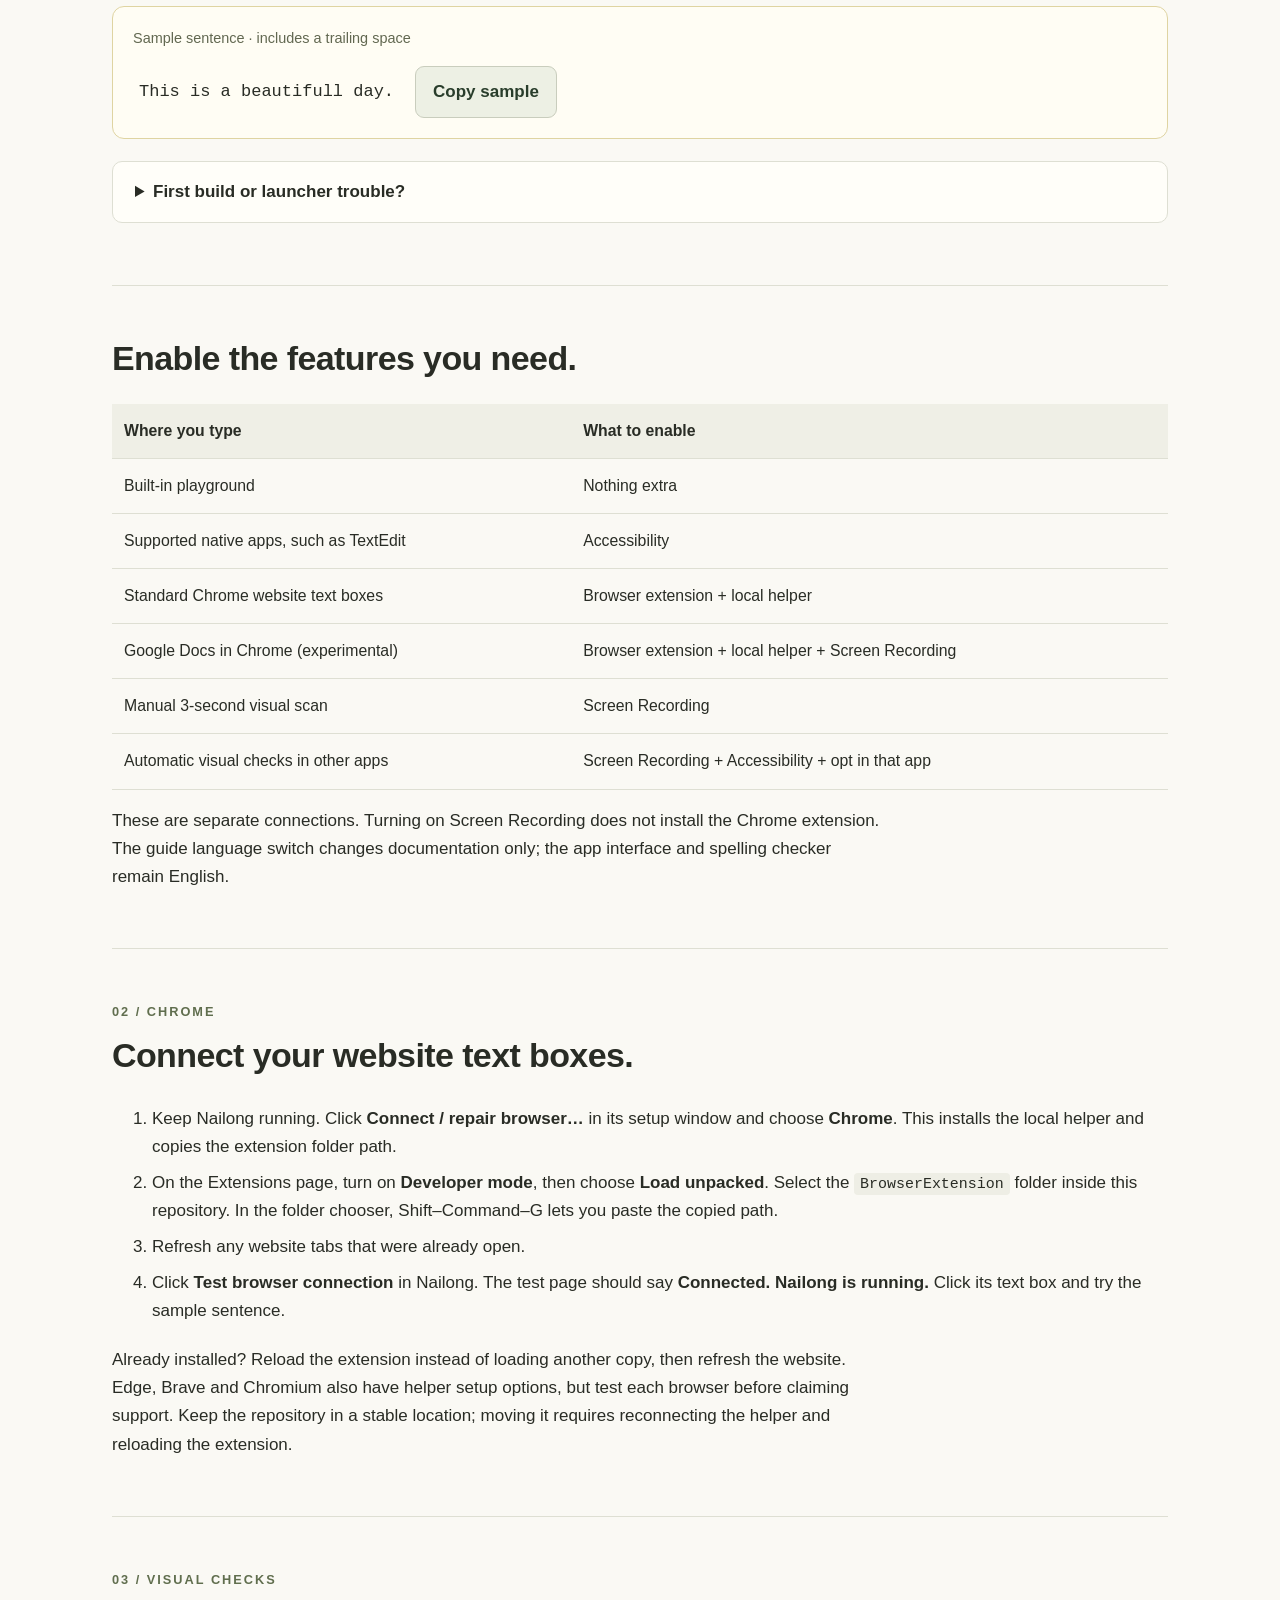
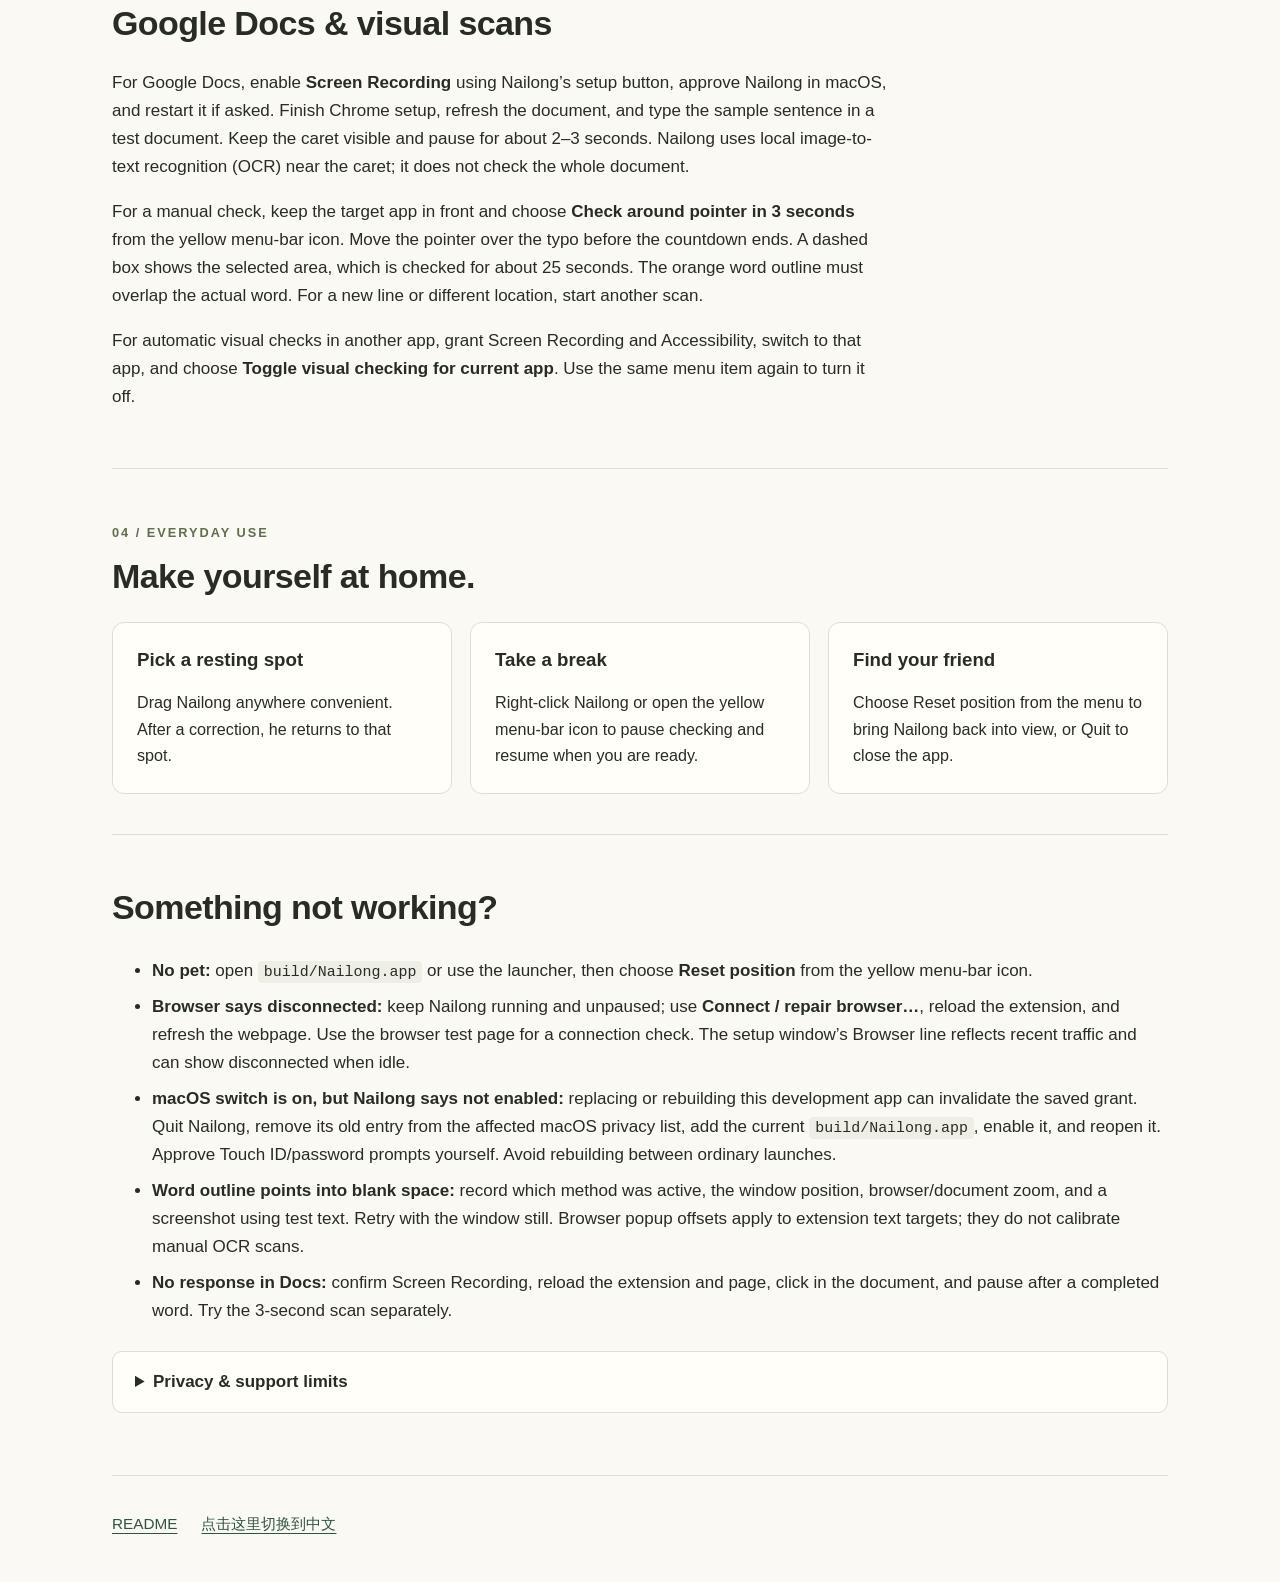
==== commit e965bfd9: "Use the canonical repository and Pages links" ====
--- a/START-HERE.html
+++ b/START-HERE.html
@@ -1,5 +1,5 @@
 <!doctype html><html lang="en"><head><meta charset="utf-8"><meta name="viewport" content="width=device-width, initial-scale=1"><meta name="description" content="Nailong desktop pet: setup, permissions and everyday use."><title>Nailong · Get started</title><link rel="stylesheet" href="Guide/guide.css"><script src="Guide/guide.js" defer></script></head><body><a class="skip" href="#start">Skip to setup</a><header><a class="brand" href="#">● NAILONG</a><a class="language" href="START-HERE.zh-CN.html" lang="zh-CN" hreflang="zh-CN">点击这里切换到中文</a></header><main><section class="hero"><div><p class="eyebrow">MACOS · YOUR DESKTOP COMPANION</p><h1>A little friend.<br>An extra pair of eyes.</h1><p class="lead">Give him a spot on your desktop. Nailong runs to English spelling mistakes, then heads home when you fix them.</p><a class="button" href="#start">Set up Nailong <span aria-hidden="true">↗</span></a></div><div class="pet-art" role="img" aria-label="Yellow Nailong desktop pet"></div></section><aside class="notice">Requires macOS 14.2+. Google Docs and visual scans use local OCR. Results depend on the editor, zoom and display setup. This page is a guide, not the running desktop app.</aside><nav aria-label="On this page"><a href="#start">Start here</a><a href="#chrome">Connect Chrome</a><a href="#visual">Docs & scans</a><a href="#everyday">Everyday use</a><a href="#help">Get help</a></nav>
-<section id="start"><p class="eyebrow">01 / MEET YOUR PET</p><h2>Start with the playground.</h2><p>Nailong is currently source-only. You can build it yourself on macOS 14.2+; no paid Apple developer membership is needed.</p><ol><li>If needed, install Apple’s free Xcode Command Line Tools in Terminal: <code>xcode-select --install</code>.</li><li>Open Terminal and clone the public source:<pre><code>git clone https://github.com/toby0228/nailong.git
+<section id="start"><p class="eyebrow">01 / MEET YOUR PET</p><h2>Start with the playground.</h2><p>Nailong is currently source-only. You can build it yourself on macOS 14.2+; no paid Apple developer membership is needed.</p><ol><li>If needed, install Apple’s free Xcode Command Line Tools in Terminal: <code>xcode-select --install</code>.</li><li>Open Terminal and clone the public source:<pre><code>git clone https://github.com/toby0228/nailong-spelling-checker.git
 cd nailong</code></pre></li><li>Run the launcher in Terminal: <pre><code>bash Run.command</code></pre> It builds Nailong from source the first time, then opens it. Run the same command again from the project folder for later launches.</li><li>Do not double-click the downloaded <code>.command</code> file in Finder. macOS may block a downloaded script without a developer signature. Running it from Terminal avoids Finder’s script-launch warning, but the locally built app is still not Developer ID signed or notarized. Review the source first. If macOS says the app <strong>will damage your computer</strong>, stop and do not override that alert.</li><li>In the setup window, click <strong>Try the playground</strong>. It needs no browser extension or extra privacy permissions. Type <code>This is a beautifull day. </code> with a space at the end; fix it to <strong>beautiful</strong> to send Nailong home.</li></ol><p>Drag Nailong to choose its resting spot. Right-click the pet, or use the yellow menu-bar icon, to open its controls. Opening the HTML guide only shows instructions; it does not start the desktop app.</p><div class="sample"><span>Sample sentence · includes a trailing space</span><code>This is a beautifull day. </code><button type="button" id="copy-sample">Copy sample</button><span id="copy-status" role="status"></span></div><details><summary>First build or launcher trouble?</summary><p>No paid Apple developer account is needed to build from source. If Xcode Command Line Tools are missing, run <code>xcode-select --install</code>, finish the installer, then launch Nailong again.</p><p>For a downloaded source ZIP, extract it, open Terminal, type <code>cd </code>, drag the project folder into Terminal and press Return. Run <code>bash Run.command</code>. The build is ad-hoc signed for local use, not Developer ID signed or notarized. Never override an alert saying an app will damage your computer.</p></details></section>
 <section><h2>Enable the features you need.</h2><div class="table-wrap"><table><thead><tr><th>Where you type</th><th>What to enable</th></tr></thead><tbody><tr><td>Built-in playground</td><td>Nothing extra</td></tr><tr><td>Supported native apps, such as TextEdit</td><td>Accessibility</td></tr><tr><td>Standard Chrome website text boxes</td><td>Browser extension + local helper</td></tr><tr><td>Google Docs in Chrome (experimental)</td><td>Browser extension + local helper + Screen Recording</td></tr><tr><td>Manual 3-second visual scan</td><td>Screen Recording</td></tr><tr><td>Automatic visual checks in other apps</td><td>Screen Recording + Accessibility + opt in that app</td></tr></tbody></table></div><p>These are separate connections. Turning on Screen Recording does not install the Chrome extension. The guide language switch changes documentation only; the app interface and spelling checker remain English.</p></section>
 <section id="chrome"><p class="eyebrow">02 / CHROME</p><h2>Connect your website text boxes.</h2><ol><li>Keep Nailong running. Click <strong>Connect / repair browser…</strong> in its setup window and choose <strong>Chrome</strong>. This installs the local helper and copies the extension folder path.</li><li>On the Extensions page, turn on <strong>Developer mode</strong>, then choose <strong>Load unpacked</strong>. Select the <code>BrowserExtension</code> folder inside this repository. In the folder chooser, Shift–Command–G lets you paste the copied path.</li><li>Refresh any website tabs that were already open.</li><li>Click <strong>Test browser connection</strong> in Nailong. The test page should say <strong>Connected. Nailong is running.</strong> Click its text box and try the sample sentence.</li></ol><p>Already installed? Reload the extension instead of loading another copy, then refresh the website. Edge, Brave and Chromium also have helper setup options, but test each browser before claiming support. Keep the repository in a stable location; moving it requires reconnecting the helper and reloading the extension.</p></section>
